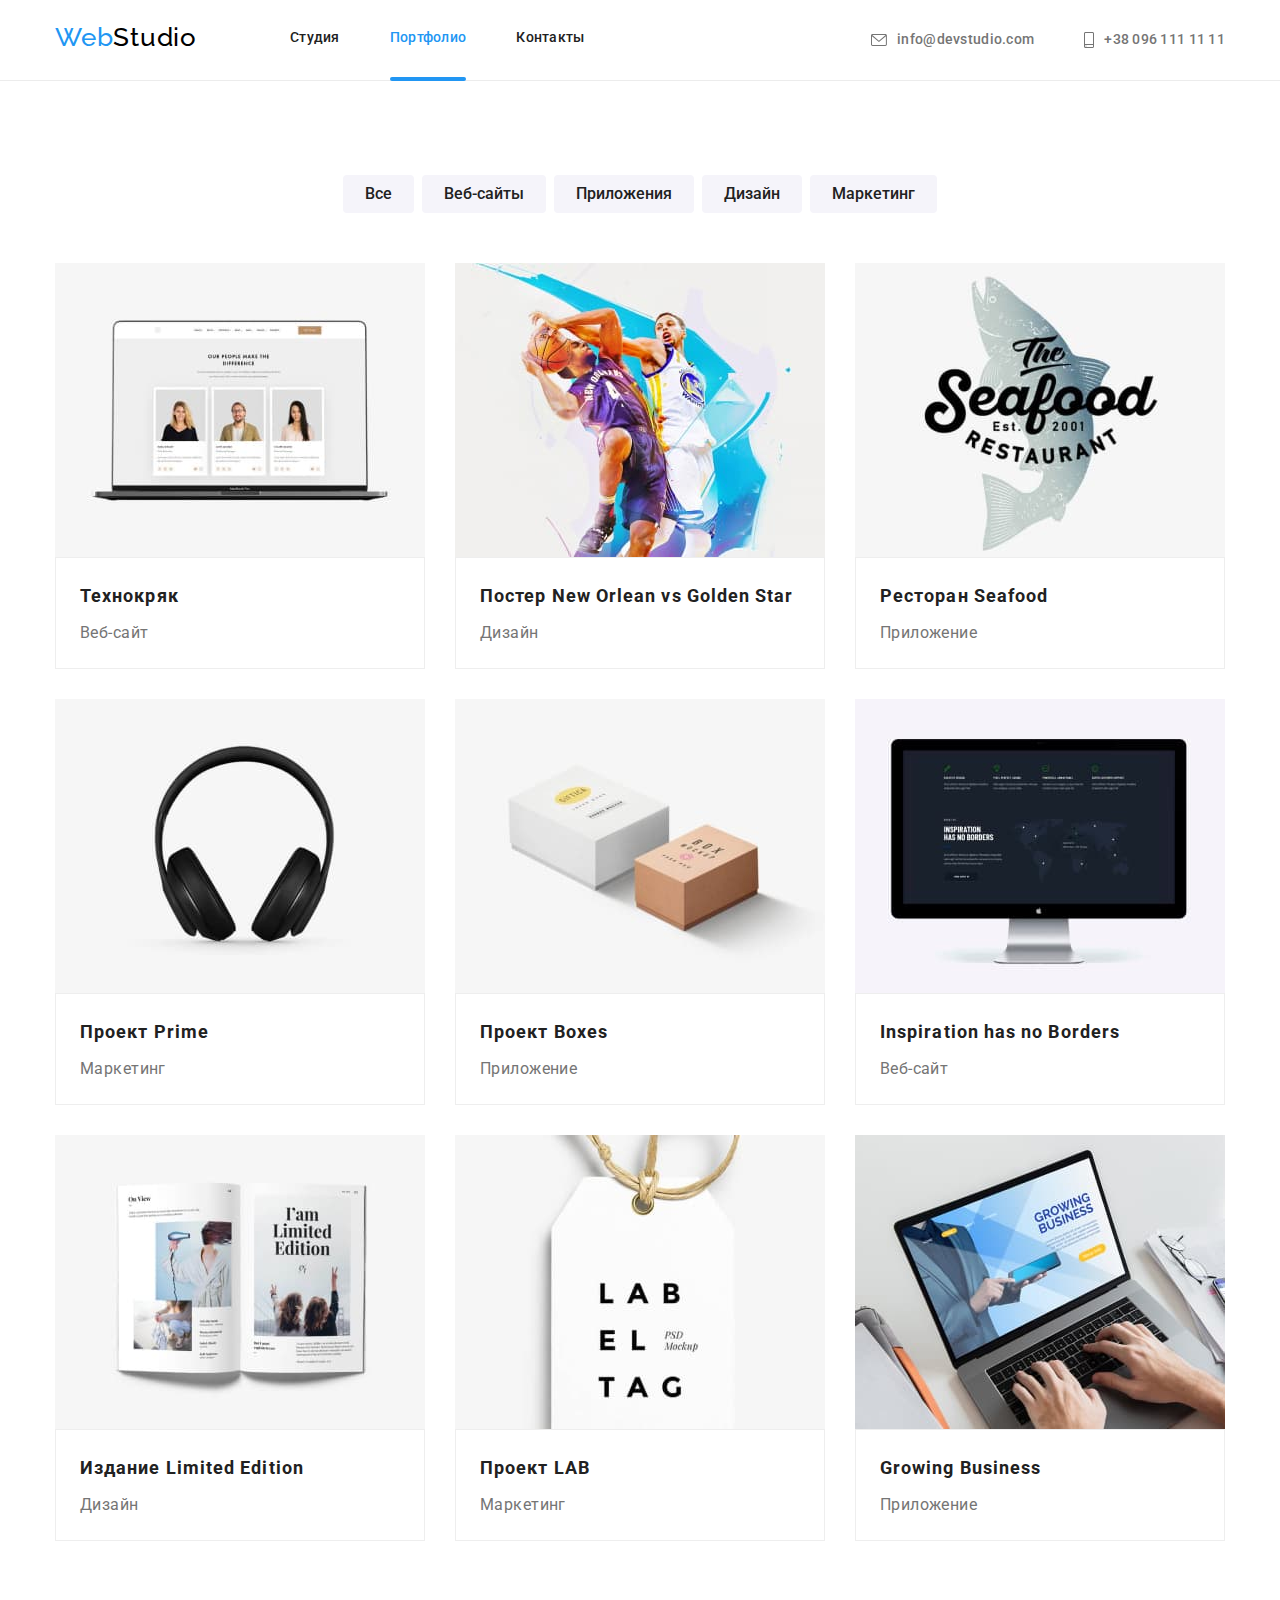
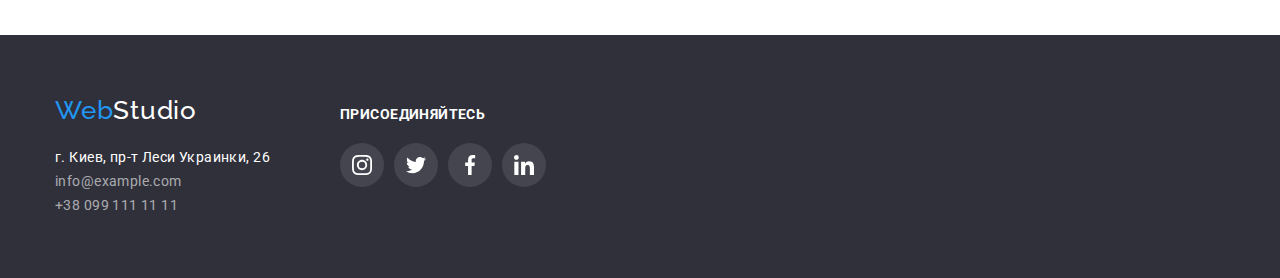
==== portfolio.html @ 10526d8f "Create portfolio.html" ====
<!DOCTYPE html>
<html lang="ru">

<head>
    <meta charset="UTF-8">
    <meta http-equiv="X-UA-Compatible" content="IE=edge">
    <meta name="viewport" content="width=device-width, initial-scale=1.0">
    <title>Студия</title>
    <link href="https://fonts.googleapis.com/css2?family=Raleway:wght@700&family=Roboto:wght@400;500;700;900&display=swap"
        rel="stylesheet">
    <link rel="stylesheet" href="https://cdnjs.cloudflare.com/ajax/libs/modern-normalize/1.1.0/modern-normalize.min.css">
    <link rel="stylesheet" href="./css/styles.css">
</head>

<body>
    <!-- Шапка сайта -->
    <header class="page-header">
        <div class="container main">
        <nav class="navigation">
            <a href="/" class="logo-dark">
                <span class="logo-part">Web</span>Studio
            </a>

            <ul class="site-nav list">
                <li class="item"> <a href="./index.html" class="link">Студия</a></li>
                <li class="item"> <a href="./portfolio.html" class="link current">Портфолио</a></li>
                <li class="item"> <a href="" class="link">Контакты</a></li>
            </ul>
        </nav>

        <ul class="contacts-nav list">
            <li class="item"> <a href="mailto:info@devstudio.com" class="contact">
                <svg class="contact-icon" width="16" height="12">
                    <use href="./images/symbol-defs.svg#icon-envelope"></use>
                </svg>
                info@devstudio.com</a>
            </li>
            <li class="item"> <a href="tel:+380961111111" class="contact">
                <svg class="contact-icon" width="10" height="16">
                    <use href="./images/symbol-defs.svg#icon-smartphone"></use>
                </svg>
                +38 096 111 11 11</a>
            </li>
        </ul>
        </div>
    </header>
    
    <main>
        <!-- Портфолио -->
        <section class="section portfolio">
            <div class="container">
                <h1 class="section-title hidden">Портфолио проектов</h1>
                <ul class="button-list list">
                    <li class="item"><button type="button" class="button-secondary current">Все</button></li>
                    <li class="item"><button type="button" class="button-secondary">Веб-сайты</button></li>
                    <li class="item"><button type="button" class="button-secondary">Приложения</button></li>
                    <li class="item"><button type="button" class="button-secondary">Дизайн</button></li>
                    <li class="item"><button type="button" class="button-secondary">Маркетинг</button></li>
                </ul>
            
                <ul class="flex-container list">
                    <li class="flex-element">
                        <a href="" class="projects-link">
                            <div class="img-thumb">
                              <img src="./images/img8.jpg" alt="Страница с командой компании на мониторе ноутбука" width="370" height="294">
                                <div class="img-overlay">
                                    <p>
                                        Технокряк это современная площадка распространения коронавируса. Компании используют эту платформу для цифрового
                                        шпионажа и атак на защищённые сервера конкурентов.
                                    </p>
                                </div>
                            </div>
                            <div class="content">
                                <h2 class="projects-title">Технокряк</h2>
                                <p class="projects-text">Веб-сайт</p>
                            </div>
                        </a>
                    </li>

                    <li class="flex-element">
                        <a href="" class="projects-link">
                            <div class="img-thumb">
                               <img src="./images/img9.jpg" alt="Два баскетболиста борются за мяч" width="370" height="294">
                                <div class="img-overlay">
                                    <p>
                                        Технокряк это современная площадка распространения коронавируса. Компании используют эту платформу для
                                        цифрового
                                        шпионажа и атак на защищённые сервера конкурентов.
                                    </p>
                                </div>
                            </div>
                            <div class="content">
                                <h2 class="projects-title">Постер New Orlean vs Golden Star</h2>
                                <p class="projects-text">Дизайн</p>
                            </div>
                        </a>
                    </li>

                    <li class="flex-element">
                        <a href="" class="projects-link">
                            <div class="img-thumb">
                              <img src="./images/img10.jpg" alt="Логотип ресторана в виде рыбы" width="370" height="294">
                                <div class="img-overlay">
                                    <p>
                                        Технокряк это современная площадка распространения коронавируса. Компании используют эту платформу для
                                        цифрового
                                        шпионажа и атак на защищённые сервера конкурентов.
                                    </p>
                                </div>
                            </div>
                            <div class="content">
                                <h2 class="projects-title">Ресторан Seafood</h2>
                                <p class="projects-text">Приложение</p>
                            </div>
                        </a>
                    </li>

                    <li class="flex-element">
                        <a href="" class="projects-link">
                            <div class="img-thumb">
                                <img src="./images/img11.jpg" alt="Черные наушники на белом фоне" width="370" height="294">
                                <div class="img-overlay">
                                    <p>
                                        Технокряк это современная площадка распространения коронавируса. Компании используют эту платформу для
                                        цифрового
                                        шпионажа и атак на защищённые сервера конкурентов.
                                    </p>
                                </div>
                            </div>
                            <div class="content">
                                <h2 class="projects-title">Проект Prime</h2>
                                <p class="projects-text">Маркетинг</p>
                            </div>
                        </a>
                    </li>

                    <li class="flex-element">
                        <a href="" class="projects-link">
                            <div class="img-thumb">
                              <img src="./images/img12.jpg" alt="Две коробки на белом фоне" width="370" height="294">
                                <div class="img-overlay">
                                    <p>
                                        Технокряк это современная площадка распространения коронавируса. Компании используют эту платформу для
                                        цифрового
                                        шпионажа и атак на защищённые сервера конкурентов.
                                    </p>
                                </div>
                            </div>
                            <div class="content">
                                <h2 class="projects-title">Проект Boxes</h2>
                                <p class="projects-text">Приложение</p>
                            </div>
                        </a>
                    </li>

                    <li class="flex-element">
                        <a href="" class="projects-link"> 
                            <div class="img-thumb">
                                <img src="./images/img13.jpg" alt="Главная страница компании на мониторе компьютера" width="370" height="294">
                                <div class="img-overlay">
                                    <p>
                                        Технокряк это современная площадка распространения коронавируса. Компании используют эту платформу для
                                        цифрового
                                        шпионажа и атак на защищённые сервера конкурентов.
                                    </p>
                                </div>
                            </div>
                            <div class="content">
                                <h2 class="projects-title">Inspiration has no Borders</h2>
                                <p class="projects-text">Веб-сайт</p>
                            </div>
                        </a>
                    </li>

                    <li class="flex-element">
                        <a href="" class="projects-link">
                            <div class="img-thumb">
                                <img src="./images/img14.jpg" alt="Развернутый журнал на белом фоне" width="370" height="294">
                                <div class="img-overlay">
                                    <p>
                                        Технокряк это современная площадка распространения коронавируса. Компании используют эту платформу для
                                        цифрового
                                        шпионажа и атак на защищённые сервера конкурентов.
                                    </p>
                                </div>
                            </div>
                            <div class="content">
                                <h2 class="projects-title">Издание Limited Edition</h2>
                                <p class="projects-text">Дизайн</p>
                            </div>
                        </a>
                    </li>

                    <li class="flex-element">
                        <a href="" class="projects-link">
                            <div class="img-thumb">
                                <img src="./images/img15.jpg" alt="Белая бирка для одежды на белом фоне" width="370" height="294">
                                <div class="img-overlay">
                                    <p>
                                        Технокряк это современная площадка распространения коронавируса. Компании используют эту платформу для
                                        цифрового
                                        шпионажа и атак на защищённые сервера конкурентов.
                                    </p>
                                </div>
                            </div>
                            <div class="content">
                                <h2 class="projects-title">Проект LAB</h2>
                                <p class="projects-text">Маркетинг</p>
                            </div>
                        </a>
                    </li>

                    <li class="flex-element">
                        <a href="" class="projects-link">
                            <div class="img-thumb">
                              <img src="./images/img16.jpg" alt="Руки на клавиатуре ноутбука и монитор с открытым приложением" width="370" height="294">
                                <div class="img-overlay">
                                    <p>
                                        Технокряк это современная площадка распространения коронавируса. Компании используют эту платформу для
                                        цифрового
                                        шпионажа и атак на защищённые сервера конкурентов.
                                    </p>
                                </div>
                            </div>
                            <div class="content">
                                <h2 class="projects-title">Growing Business</h2>
                                <p class="projects-text">Приложение</p>
                            </div>
                        </a>
                    </li>
                </ul>
            </div>
        </section>
    </main>
    <!-- Футер -->
    <footer class="footer">
        <div class="container main">
            <div class="address-thumb">
                <a href="/" class="logo-light">
                    <span class="logo-part">Web</span>Studio
                </a>
                <address class="footer-adress">
                    г. Киев, пр-т Леси Украинки, 26 <br>
                    <span class="footer-contacts">info@example.com <br> +38 099 111 11 11</span>
                </address>
            </div>
            <div class="footer-thumb">
                <h3 class="subtitle light">Присоединяйтесь</h3>
                <ul class="footer-social-list list">
                    <li class="social-item">
                        <a href="" class="social-link secondary">
                            <svg class="social-icon secondary" width="20" height="20">
                                <use href="./images/symbol-defs.svg#icon-instagram"></use>
                            </svg>
                        </a>
                    </li>
                    <li class="social-item">
                        <a href="" class="social-link secondary">
                            <svg class="social-icon secondary" width="20" height="20">
                                <use href="./images/symbol-defs.svg#icon-twitter"></use>
                            </svg>
                        </a>
                    </li>
                    <li class="social-item">
                        <a href="" class="social-link secondary">
                            <svg class="social-icon secondary" width="20" height="20">
                                <use href="./images/symbol-defs.svg#icon-facebook"></use>
                            </svg>
                        </a>
                    </li>
                    <li class="social-item">
                        <a href="" class="social-link secondary">
                            <svg class="social-icon secondary" width="20" height="20">
                                <use href="./images/symbol-defs.svg#icon-linkedin"></use>
                            </svg>
                        </a>
                    </li>
                </ul>
            </div>
        </div>
    </footer>

</body>

</html>
---- css/styles.css ----
:root {
  --primary-text-color: #212121;
  --text-color: #757575;
  --accent-color: #2196f3;
  --primary-white-color: #ffffff;
  --secondary-white-color: rgba(255, 255, 255, 0.6);
  --black-color: #000000;
  --icon-color: #afb1b8;
  --icon-bg: rgba(255, 255, 255, 0.1);
  --secondary-bg-color: #f5f4fa;
  --blocks-bg-color: #2f303a;
  --btn-primary-shadow: 0px 4px 4px rgba(0, 0, 0, 0.15);
  --team-list-shadow: 0px 1px 3px rgba(0, 0, 0, 0.12),
    0px 1px 1px rgba(0, 0, 0, 0.14), 0px 2px 1px rgba(0, 0, 0, 0.2);
  --btn-secondary-shadow: 0px 3px 1px rgba(0, 0, 0, 0.1),
    0px 1px 2px rgba(0, 0, 0, 0.08), 0px 2px 2px rgba(0, 0, 0, 0.12);
  --portfolio-shadow: 0px 1px 1px rgba(0, 0, 0, 0.12),
    0px 4px 4px rgba(0, 0, 0, 0.06), 1px 4px 6px rgba(0, 0, 0, 0.16);
  --margin-set: 30px;
}

body {
  color: var(--primary-text-color);
  background-color: var(--primary-white-color);
  font-family: Roboto, -apple-system, BlinkMacSystemFont, Segoe UI, Oxygen,
    Ubuntu, Cantarell, Fira Sans, Droid Sans, Helvetica Neue, sans-serif;
  font-weight: 500;
  font-size: 14px;
  line-height: 1.14;
  letter-spacing: 0.03em;
}

h1,
h2,
h3,
p,
ul {
  margin-top: 0;
  margin-bottom: 0;
}

img {
  display: block;
  max-width: 100%;
  height: auto;
}

.list {
  padding: 0;
  margin: 0;
  list-style: none;
}

/* Page Header */
.main {
  display: flex;
  align-items: center;
}
.page-header {
  border-bottom: 1px solid #ececec;
}
.navigation {
  display: flex;
  align-items: center;
}

.container {
  width: 1200px;
  padding-right: 15px;
  padding-left: 15px;
  margin-right: auto;
  margin-left: auto;
}

/* Logo */
.logo-dark {
  color: var(--black-color);
  font-family: Raleway, sans-serif;
  font-size: 26px;
  line-height: 1.2;
  letter-spacing: 0.03em;
  text-decoration: none;
}
.logo-light {
  color: var(--primary-white-color);
  font-family: Raleway, sans-serif;
  font-size: 26px;
  line-height: 1.2;
  letter-spacing: 0.03em;
  text-decoration: none;
}
.logo-part {
  color: var(--accent-color);
  font-family: Raleway, sans-serif;
  font-size: 26px;
  line-height: 1.2;
  letter-spacing: 0.03em;
  text-decoration: none;
}

/* Site nav */
.site-nav {
  display: flex;
  margin-left: 93px;
}
.site-nav .item:not(:last-child) {
  margin-right: 50px;
}

.site-nav .link {
  position: relative;

  padding-top: 32px;
  padding-bottom: 32px;

  color: var(--primary-text-color);
  letter-spacing: 0.02em;
  text-decoration: none;

  transition: color 250ms cubic-bezier(0.4, 0, 0.2, 1);
}

.site-nav .link.current {
  color: var(--accent-color);
}

.site-nav .link.current::after {
  content: "";

  position: absolute;
  left: 0;
  bottom: -4px;
  width: 100%;
  height: 4px;

  background: var(--accent-color);
  border-radius: 2px;
}

.site-nav .link:hover,
.site-nav .link:focus {
  color: var(--accent-color);
}

/* Contacts nav */
.contacts-nav {
  display: flex;
  margin-left: auto;
}
.contacts-nav .item:not(:last-child) {
  margin-right: 50px;
}
.contacts-nav .contact {
  padding-top: 32px;
  padding-bottom: 32px;

  color: var(--text-color);
  letter-spacing: 0.02em;
  text-decoration: none;

  transition: color 250ms cubic-bezier(0.4, 0, 0.2, 1);
}

.contacts-nav .contact:hover,
.contacts-nav .contact:focus {
  color: var(--accent-color);
}

.contact {
  display: flex;
  align-items: center;
}
.contact-icon {
  margin-right: 10px;
  fill: currentColor;

  transition: fill 250ms cubic-bezier(0.4, 0, 0.2, 1);
}
.contact-icon:hover,
.contact-icon:focus {
  fill: var(--accent-color);
}

/* Hero */
.hero {
  text-align: center;
}

.overlay {
  padding-top: 200px;
  margin-left: auto;
  margin-right: auto;
  max-width: 1600px;
  min-height: 600px;

  background-image: linear-gradient(
      to right,
      rgba(47, 48, 58, 0.4),
      rgba(47, 48, 58, 0.4)
    ),
    url("../images/hero.jpg");
  background-color: var(--blocks-bg-color);
  background-repeat: no-repeat;
  background-position: center;
  background-size: cover;
}

.hero-title {
  margin-bottom: var(--margin-set);
  color: var(--primary-white-color);
  font-weight: 900;
  font-size: 44px;
  line-height: 1.36;
  text-align: center;
  letter-spacing: 0.06em;
  text-transform: uppercase;
}
.button-primary {
  min-width: 200px;
  padding-right: 32px;
  padding-top: 10px;
  padding-bottom: 10px;
  padding-left: 32px;

  color: var(--primary-white-color);
  background-color: var(--accent-color);
  box-shadow: var(--btn-primary-shadow);
  font-family: inherit;
  font-weight: 700;
  font-size: 16px;
  line-height: 1.88;
  letter-spacing: 0.06em;
  border-radius: 4px;
  border-style: none;
  cursor: pointer;

  transition: background-color 250ms cubic-bezier(0.4, 0, 0.2, 1);
}

.button-primary:hover,
.button-primary:focus {
  background-color: #188ce8;
}

/* Features */
.section {
  padding-top: 94px;
  padding-bottom: 94px;
}

.section-title.hidden {
  position: absolute;
  clip: rect(0 0 0 0);
  width: 1px;
  height: 1px;
  margin: -1px;
}

.features {
  display: flex;
  flex-wrap: wrap;
  margin-top: calc(-1 * var(--margin-set));
  margin-left: calc(-1 * var(--margin-set));
}

.features > .item {
  flex-basis: calc(100% / 4 - var(--margin-set));
  margin-top: var(--margin-set);
  margin-left: var(--margin-set);
}

.features-thumb {
  display: flex;
  height: 120px;
  margin-bottom: 30px;
  justify-content: center;
  align-items: center;

  background-color: var(--secondary-bg-color);
  border-radius: 4px;
}

.subtitle {
  margin-bottom: 10px;
  font-weight: 700;
  font-size: 14px;
  text-transform: uppercase;
}

.features-text {
  color: var(--text-color);
  font-weight: 400;
  line-height: 1.71;
}

/* Examples */
.examples {
  display: flex;
  flex-wrap: wrap;
  margin-top: calc(-1 * var(--margin-set));
  margin-left: calc(-1 * var(--margin-set));
}
.examples > .example.item {
  flex-basis: calc(100% / 3 - var(--margin-set));
  margin-top: var(--margin-set);
  margin-left: var(--margin-set);
}
.section.no-padding {
  padding-top: 0;
  padding-bottom: 94px;
}
.section-title {
  margin-bottom: 50px;
  font-weight: 700;
  font-size: 36px;
  line-height: 1.17;
  text-align: center;
}
.example.item {
  position: relative;
}

.subtitle.light.example {
  position: absolute;
  bottom: 0;
  left: 0;

  display: flex;
  width: 100%;
  height: 70px;
  margin-bottom: 0;

  background: rgba(47, 48, 58, 0.8);
  align-items: center;
  justify-content: center;
}

/* Team */
.team-list {
  display: flex;
  flex-wrap: wrap;
  margin-top: calc(-1 * var(--margin-set));
  margin-left: calc(-1 * var(--margin-set));
}
.team-list > .item {
  flex-basis: calc(100% / 4 - var(--margin-set));
  margin-top: var(--margin-set);
  margin-left: var(--margin-set);
}
.team-list .item {
  background-color: var(--primary-white-color);
  box-shadow: var(--team-list-shadow);
  border-radius: 0px 0px 4px 4px;
  overflow: hidden;
}

.section.team {
  background-color: var(--secondary-bg-color);
}
.team-title {
  padding-top: 30px;
  margin-bottom: 10px;

  font-weight: 500;
  font-size: 16px;
  line-height: 1.19;
  text-align: center;
}
.team-text {
  margin-bottom: 16px;

  color: var(--text-color);
  font-weight: 400;
  font-size: 16px;
  line-height: 1.19;
  text-align: center;
}

.social-list {
  display: flex;
  justify-content: center;
  padding-bottom: 30px;
}

.social-link {
  display: flex;
  justify-content: center;
  align-items: center;
  width: 44px;
  height: 44px;

  border-radius: 50%;

  transition: background-color 250ms cubic-bezier(0.4, 0, 0.2, 1);
}

.social-list .social-item:not(:last-child) {
  margin-right: 10px;
}

.social-link:hover,
.social-link:focus {
  background-color: var(--accent-color);
}

.social-icon {
  fill: var(--icon-color);

  transition: fill 250ms cubic-bezier(0.4, 0, 0.2, 1);
}

.social-link:hover .social-icon,
.social-link:focus .social-icon {
  fill: var(--primary-white-color);
}

/* Client */
.client-list {
  display: flex;
  flex-wrap: wrap;
  margin-top: calc(-1 * var(--margin-set));
  margin-left: calc(-1 * var(--margin-set));
}

.client-list > .client-item {
  flex-basis: calc(100% / 6 - var(--margin-set));
  margin-top: var(--margin-set);
  margin-left: var(--margin-set);
}

.client-link {
  display: flex;
  justify-content: center;
  align-items: center;
  width: 170px;
  height: 92px;
  border: 1px solid var(--icon-color);
  border-radius: 4px;

  transition: fill 250ms cubic-bezier(0.4, 0, 0.2, 1);
}
.client-icon {
  fill: var(--icon-color);
}

.client-link:hover .client-icon,
.client-link:focus .client-icon {
  fill: var(--accent-color);
}

.client-link:hover,
.client-link:focus {
  border: 1px solid var(--accent-color);
}

/* Footer */
.footer {
  padding-top: 60px;
  padding-bottom: 60px;

  background-color: var(--blocks-bg-color);
}
.main {
  align-items: baseline;
}

.address-thumb {
  display: flex;
  flex-wrap: wrap;
  flex-direction: column;
}
.footer-adress {
  margin-top: 20px;
  color: var(--primary-white-color);
  font-style: normal;
  font-weight: 400;
  line-height: 1.71;
}
.footer-contacts {
  margin-top: 9px;
  color: var(--secondary-white-color);
  font-style: normal;
  font-weight: 400;
  line-height: 1.71;
}

.subtitle.light {
  margin-bottom: 20px;

  color: var(--primary-white-color);
}
.footer-thumb {
  display: flex;
  flex-wrap: wrap;
  flex-direction: column;
  margin-left: 70px;
  align-content: flex-start;
}

.footer-social-list {
  display: flex;
  align-items: center;
}

.social-icon.secondary {
  fill: var(--primary-white-color);
}

.social-link.secondary {
  background-color: var(--icon-bg);
  border-radius: 50%;

  transition: background-color 250ms cubic-bezier(0.4, 0, 0.2, 1);
}

.social-link.secondary:hover,
.social-link.secondary:focus {
  background-color: var(--accent-color);
}

.footer-social-list .social-item:not(:last-child) {
  margin-right: 10px;
}

/* Modal */
.backdrop {
  position: fixed;
  top: 0;
  left: 0;

  width: 100%;
  height: 100%;

  background-color: rgba(0, 0, 0, 0.2);

  opacity: 1;
  transform: opacity 250ms cubic-bezier(0.4, 0, 0.2, 1);
}

.backdrop.is-hidden {
  opacity: 0;
  pointer-events: none;
  visibility: inherit;
}

.backdrop.is-hidden .modal {
  opacity: 0;
  transform: translate(-50%, -50%) scale(0.9);
}

.modal {
  position: absolute;
  top: 50%;
  left: 50%;
  opacity: 1;

  min-width: 528px;
  min-height: 581px;

  background-color: var(--primary-white-color);
  box-shadow: drop-shadow(0px 4px 4px rgba(0, 0, 0, 0.25));
  border-radius: 4px;

  transform: translate(-50%, -50%) scale(1);

  transition: transform 250ms cubic-bezier(0.4, 0, 0.2, 1),
    opacity cubic-bezier(0.4, 0, 0.2, 1);
}
.close-btn {
  position: absolute;
  top: 8px;
  right: 8px;

  width: 30px;
  height: 30px;

  background-color: var(--primary-white-color);
  border: 1px solid rgba(0, 0, 0, 0.1);
  box-sizing: border-box;
  border-radius: 50%;
  cursor: pointer;
}
.icon-close {
  position: absolute;
  top: 6px;
  right: 6px;

  fill: var(--black-color);
}

/* Portfolio Page */
.section.portfolio {
  /* в макете верхний - 75px */
  padding-top: 94px;
  padding-bottom: 94px;
}

.button-list {
  display: flex;
  flex-wrap: wrap;
  margin-bottom: 50px;
  justify-content: center;
}

.button-list .item:not(:last-child) {
  margin-right: 8px;
}

.button-secondary {
  padding-top: 6px;
  padding-right: 22px;
  padding-bottom: 6px;
  padding-left: 22px;

  color: var(--primary-text-color);
  background-color: var(--secondary-bg-color);
  font-family: inherit;
  font-weight: 500;
  font-size: 16px;
  line-height: 1.62;
  text-align: center;
  border-radius: 4px;
  border-style: none;
  cursor: pointer;

  transition: background-color 250ms cubic-bezier(0.4, 0, 0.2, 1),
    color 250ms cubic-bezier(0.4, 0, 0.2, 1),
    box-shadow 250ms cubic-bezier(0.4, 0, 0.2, 1);
}

.button-secondary:hover,
.button-secondary:focus {
  color: var(--primary-white-color);
  background-color: var(--accent-color);
  box-shadow: var(--btn-secondary-shadow);
}

.flex-container {
  display: flex;
  flex-wrap: wrap;
  margin-top: calc(-1 * var(--margin-set));
  margin-left: calc(-1 * var(--margin-set));
}

.flex-container > .flex-element {
  flex-basis: calc(100% / 3 - var(--margin-set));
  margin-top: var(--margin-set);
  margin-left: var(--margin-set);
}

.flex-element .list.button {
  margin-bottom: 50px;
}

.flex-element {
  transition: box-shadow 250ms cubic-bezier(0.4, 0, 0.2, 1);
}

.content {
  padding-top: 20px;
  padding-right: 24px;
  padding-bottom: 20px;
  padding-left: 24px;

  border: 1px solid #eeeeee;
}

.img-thumb {
  position: relative;

  overflow: hidden;
}

.img-thumb::before {
  content: "";

  position: absolute;
  top: 100%;
  left: 0;

  display: inline-block;
  width: 100%;
  height: 100%;

  background-color: rgba(33, 150, 243, 0.9);

  transition: transform 250ms cubic-bezier(0.4, 0, 0.2, 1);
}

.projects-link:hover .img-thumb::before,
.projects-link:focus .img-thumb::before {
  transform: translateY(-100%);
}

.img-overlay {
  position: absolute;
  top: 100%;
  left: 0;

  padding: 63px 24px;

  color: var(--primary-white-color);
  font-weight: 400;
  font-size: 18px;
  line-height: 1.56;

  transition: transform 250ms cubic-bezier(0.4, 0, 0.2, 1);
}
.projects-link:hover .img-overlay {
  transform: translateY(-100%);
}

.projects-link {
  display: block;

  text-decoration: none;
}

.projects-link:hover,
.flex-element:focus {
  box-shadow: var(--portfolio-shadow);
}

.projects-title {
  margin-bottom: 4px;

  color: var(--primary-text-color);
  font-weight: 700;
  font-size: 18px;
  line-height: 2;
  letter-spacing: 0.06em;
}
.projects-text {
  color: var(--text-color);
  font-weight: 400;
  font-size: 16px;
  line-height: 1.88;
}
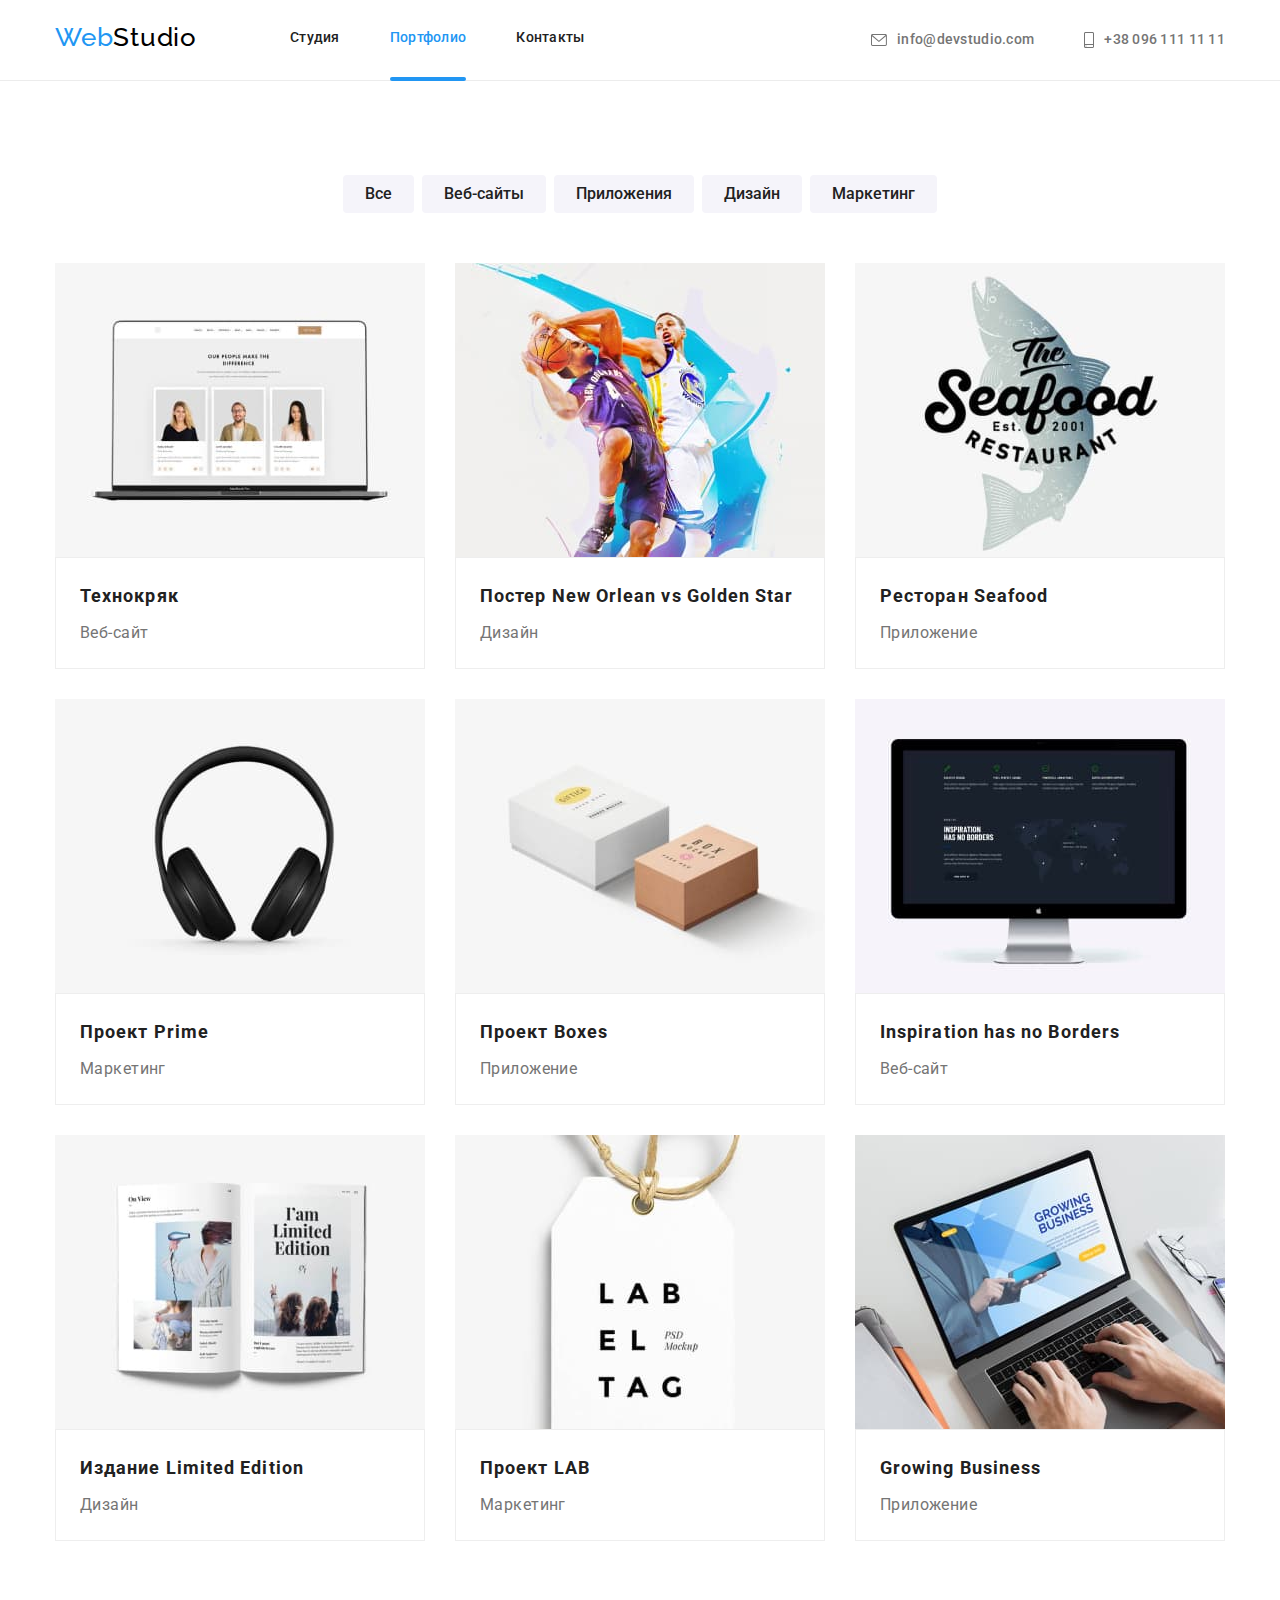
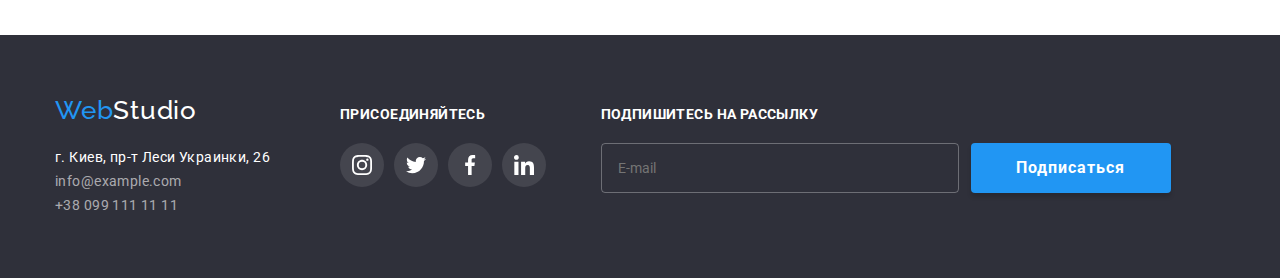
==== commit cb9d32e6: "Update portfolio.html" ====
--- a/portfolio.html
+++ b/portfolio.html
@@ -277,6 +277,15 @@
                     </li>
                 </ul>
             </div>
+            
+            <form action="" class="footer-form">
+                <h3 class="subtitle light">Подпишитесь на рассылку</h3>
+                <div class="footer-form-field">
+                    <label class="footer-label" for="email"></label>
+                    <input class="footer-input" type="email" name="email" placeholder="E-mail" id="email">
+                    <button class="button-primary subscription" type="submit">Подписаться</button>
+                </div>
+            </form>
         </div>
     </footer>
 
--- a/css/styles.css
+++ b/css/styles.css
@@ -522,6 +522,28 @@
   margin-right: 10px;
 }
 
+.footer-form {
+  margin-left: auto;
+  margin-right: auto;
+}
+
+.footer-form-field {
+  display: flex;
+}
+
+.footer-form-field .footer-input {
+  margin: 0;
+  margin-right: 12px;
+  padding: 15px 16px;
+  width: 358px;
+
+  background-color: transparent;
+  border: 1px solid rgba(255, 255, 255, 0.3);
+  box-shadow: (0px 4px 4px rgba(0, 0, 0, 0.15));
+  border-radius: 4px;
+  cursor: pointer;
+}
+
 /* Modal */
 .backdrop {
   position: fixed;
@@ -558,7 +580,7 @@
   min-height: 581px;
 
   background-color: var(--primary-white-color);
-  box-shadow: drop-shadow(0px 4px 4px rgba(0, 0, 0, 0.25));
+  box-shadow: (0px 4px 4px rgba(0, 0, 0, 0.25));
   border-radius: 4px;
 
   transform: translate(-50%, -50%) scale(1);
@@ -586,6 +608,99 @@
   right: 6px;
 
   fill: var(--black-color);
+}
+
+.form-title {
+  margin-top: 40px;
+  margin-bottom: 12px;
+  text-align: center;
+
+  color: var(--primary-text-color);
+  font-weight: 700;
+  font-size: 20px;
+  line-height: 1.15;
+  letter-spacing: 0.03em;
+}
+
+.modal-form {
+  width: 448px;
+  margin-left: auto;
+  margin-right: auto;
+}
+
+.form-field {
+  display: flex;
+  flex-direction: column;
+}
+
+.modal-form .form-field:not(:last-child) {
+  margin-bottom: 10px;
+}
+
+.form-field .form-input,
+.form-field textarea {
+  margin: 0;
+  padding: 11px 12px;
+
+  border: 1px solid rgba(33, 33, 33, 0.2);
+  border-radius: 4px;
+}
+
+.form-field textarea {
+  padding: 12px 16px;
+  resize: none;
+}
+
+.form-field .form-label {
+  margin-bottom: 4px;
+
+  color: var(--text-color);
+  font-weight: 400;
+  font-size: 12px;
+  line-height: 1.16;
+  letter-spacing: 0.01em;
+}
+
+.form-field .form-input::placeholder {
+  color: rgba(117, 117, 117, 0.5);
+  font-weight: 400;
+  font-size: 12px;
+  line-height: 1.17;
+  letter-spacing: 0.01em;
+}
+
+.form-check {
+  display: flex;
+  align-items: center;
+  justify-content: center;
+  margin-top: 20px;
+  margin-bottom: 30px;
+}
+
+.form-check .form-input[type="checkbox"] {
+  width: 16px;
+  height: 15px;
+
+  color: var(--primary-text-color);
+}
+
+.form-check label {
+  margin-left: 8px;
+
+  color: var(--text-color);
+  font-weight: 400;
+  line-height: 1.71;
+}
+
+.policy-link {
+  color: var(--accent-color);
+}
+
+.button-form {
+  display: flex;
+  justify-content: center;
+  margin-top: 0;
+  margin-bottom: 40px;
 }
 
 /* Portfolio Page */
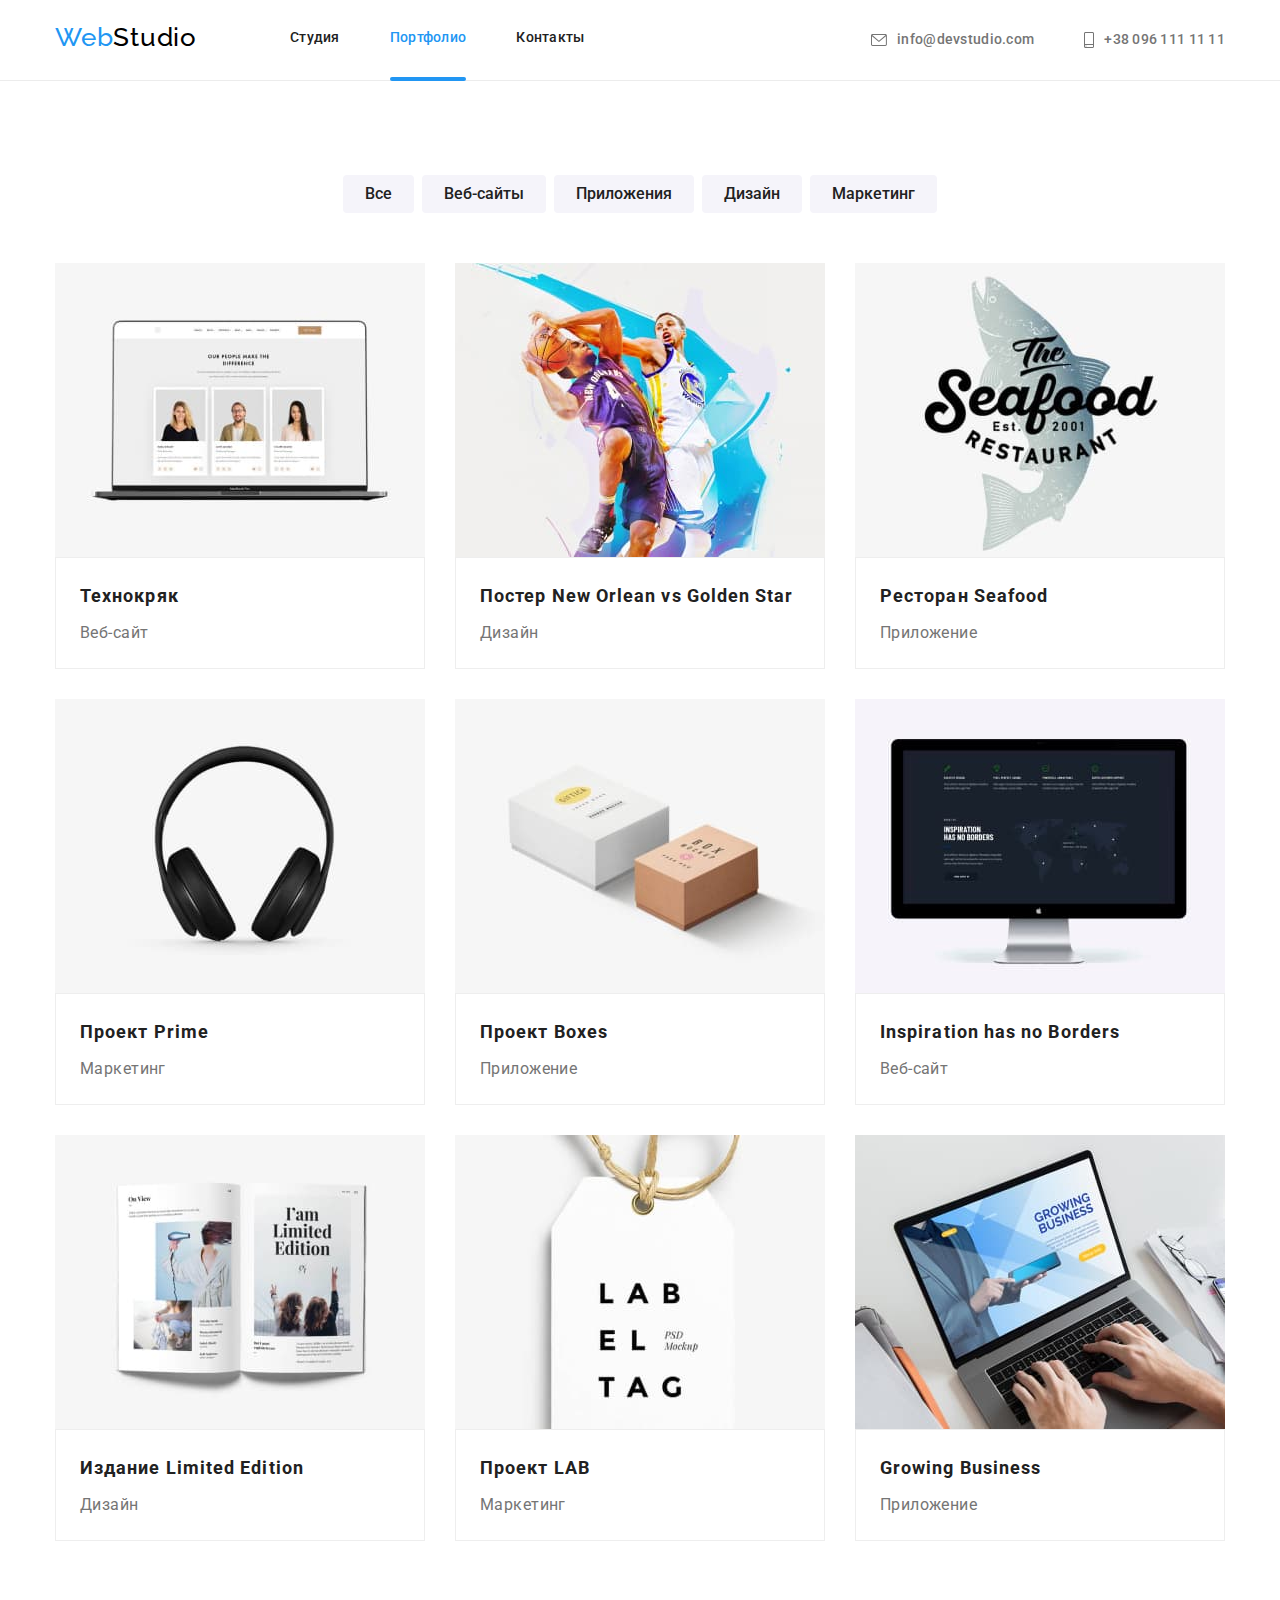
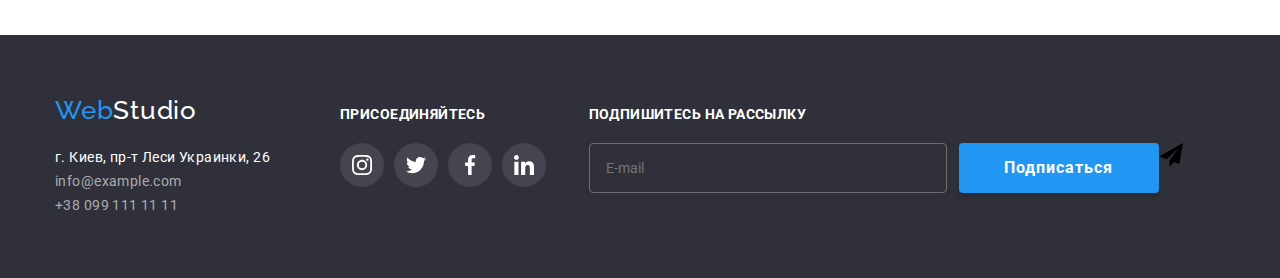
==== commit a4e8d46b: "Update portfolio.html" ====
--- a/portfolio.html
+++ b/portfolio.html
@@ -277,14 +277,19 @@
                     </li>
                 </ul>
             </div>
-            
+
             <form action="" class="footer-form">
                 <h3 class="subtitle light">Подпишитесь на рассылку</h3>
-                <div class="footer-form-field">
-                    <label class="footer-label" for="email"></label>
-                    <input class="footer-input" type="email" name="email" placeholder="E-mail" id="email">
+                <label class="footer-form-field">
+                    <input class="footer-input" type="email" name="email" placeholder="E-mail">
+                    <span class="footer-label"></span>
                     <button class="button-primary subscription" type="submit">Подписаться</button>
-                </div>
+                    <span>
+                        <svg class="footer-send" width="24" height="24">
+                            <use href="./images/icons.svg#icon-send"></use>
+                        </svg>
+                    </span>
+                </label>
             </form>
         </div>
     </footer>
--- a/css/styles.css
+++ b/css/styles.css
@@ -586,7 +586,7 @@
   transform: translate(-50%, -50%) scale(1);
 
   transition: transform 250ms cubic-bezier(0.4, 0, 0.2, 1),
-    opacity cubic-bezier(0.4, 0, 0.2, 1);
+    opacity 250ms cubic-bezier(0.4, 0, 0.2, 1);
 }
 .close-btn {
   position: absolute;
@@ -629,6 +629,7 @@
 }
 
 .form-field {
+  position: relative;
   display: flex;
   flex-direction: column;
 }
@@ -646,9 +647,39 @@
   border-radius: 4px;
 }
 
-.form-field textarea {
+.modal-form .form-input {
+  padding-left: 42px;
+}
+
+.modal-icon {
+  position: absolute;
+  top: 50%;
+  left: 12px;
+
+  display: inline-block;
+  transition: fill 250ms cubic-bezier(0.4, 0, 0.2, 1);
+}
+
+.form-field:focus-within .modal-icon,
+.form-field:hover .modal-icon {
+  fill: var(--accent-color);
+}
+
+.form-field:focus-within .form-input,
+.form-field:hover .form-input {
+  border-color: var(--accent-color);
+  outline: none;
+}
+
+.form-field .comment {
   padding: 12px 16px;
   resize: none;
+}
+
+.form-field:focus-within .comment,
+.form-field:hover .comment {
+  border-color: var(--accent-color);
+  outline: none;
 }
 
 .form-field .form-label {
@@ -677,6 +708,23 @@
   margin-bottom: 30px;
 }
 
+.checkbox-icon {
+  display: flex;
+  align-items: center;
+  fill: var(--primary-text-color);
+}
+
+.checkbox-input {
+  position: absolute;
+  width: 1px;
+  height: 1px;
+  margin: -1px;
+  border: 0;
+  padding: 0;
+  clip: rect(0 0 0 0);
+  overflow: hidden;
+}
+
 .form-check .form-input[type="checkbox"] {
   width: 16px;
   height: 15px;
@@ -684,7 +732,7 @@
   color: var(--primary-text-color);
 }
 
-.form-check label {
+.form-check .policy-text {
   margin-left: 8px;
 
   color: var(--text-color);
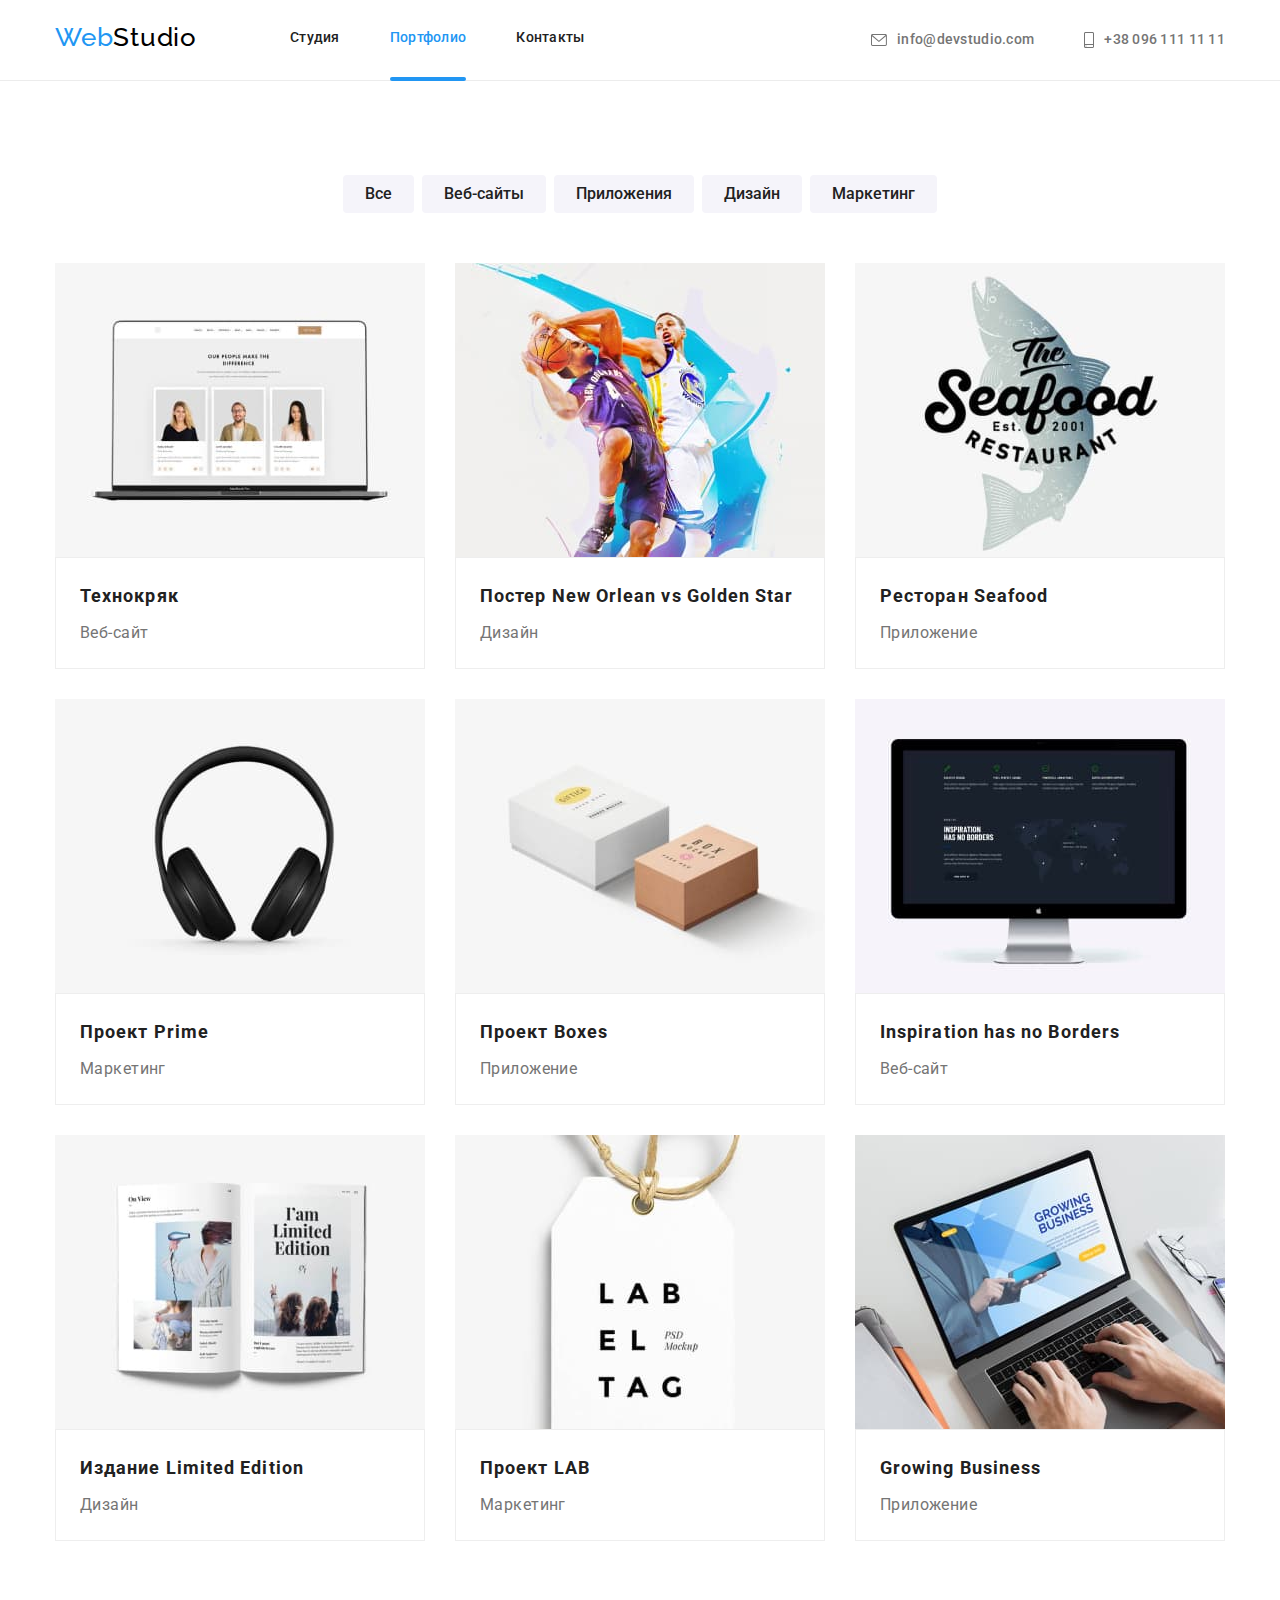
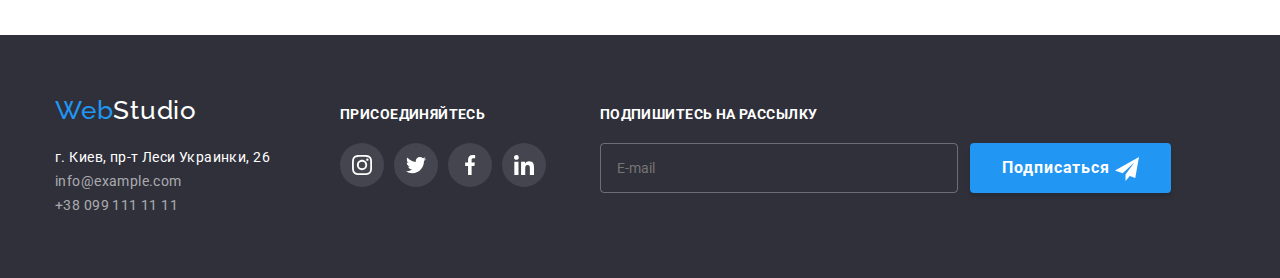
==== commit 7b634dde: "Добавляет разметку оформление форм для Портфолио страницы" ====
--- a/portfolio.html
+++ b/portfolio.html
@@ -283,12 +283,11 @@
                 <label class="footer-form-field">
                     <input class="footer-input" type="email" name="email" placeholder="E-mail">
                     <span class="footer-label"></span>
-                    <button class="button-primary subscription" type="submit">Подписаться</button>
-                    <span>
+                    <button class="button-primary subscription" type="submit">Подписаться
                         <svg class="footer-send" width="24" height="24">
                             <use href="./images/icons.svg#icon-send"></use>
                         </svg>
-                    </span>
+                    </button>
                 </label>
             </form>
         </div>
--- a/css/styles.css
+++ b/css/styles.css
@@ -544,6 +544,15 @@
   cursor: pointer;
 }
 
+.button-primary.subscription {
+  min-width: 200px;
+}
+
+.footer-send {
+  fill: var(--primary-white-color);
+  vertical-align: middle;
+}
+
 /* Modal */
 .backdrop {
   position: fixed;
@@ -608,6 +617,11 @@
   right: 6px;
 
   fill: var(--black-color);
+  transition: fill 250ms cubic-bezier(0.4, 0, 0.2, 1);
+}
+
+.close-btn:hover .icon-close {
+  fill: var(--accent-color);
 }
 
 .form-title {
@@ -701,17 +715,40 @@
 }
 
 .form-check {
-  display: flex;
-  align-items: center;
-  justify-content: center;
-  margin-top: 20px;
-  margin-bottom: 30px;
+  position: relative;
+  top: 50%;
+  left: 10px;
+  display: flex;
+  padding-top: 20px;
 }
 
 .checkbox-icon {
-  display: flex;
-  align-items: center;
+  position: absolute;
+  top: 50%;
+  left: 0;
+
   fill: var(--primary-text-color);
+  transform: translateY(-50%);
+  opacity: 1;
+  transition: opacity 250ms cubic-bezier(0.4, 0, 0.2, 1);
+}
+
+.form-check:hover .checkbox-icon {
+  opacity: 0;
+}
+
+.checkbox-icon.check {
+  position: absolute;
+  top: 50%;
+  left: 0;
+  fill: var(--primary-text-color);
+  transform: translateY(-50%);
+  opacity: 0;
+  transition: opacity 250ms cubic-bezier(0.4, 0, 0.2, 1);
+}
+
+.form-check:hover .checkbox-icon.check {
+  opacity: 1;
 }
 
 .checkbox-input {
@@ -725,6 +762,23 @@
   overflow: hidden;
 }
 
+.policy-text {
+  position: absolute;
+  top: 50%;
+  left: 0;
+
+  margin-left: 24px;
+
+  color: var(--text-color);
+  font-weight: 400;
+  line-height: 1.71;
+  transform: translateY(-50%);
+}
+
+.policy-link {
+  color: var(--accent-color);
+}
+
 .form-check .form-input[type="checkbox"] {
   width: 16px;
   height: 15px;
@@ -732,22 +786,10 @@
   color: var(--primary-text-color);
 }
 
-.form-check .policy-text {
-  margin-left: 8px;
-
-  color: var(--text-color);
-  font-weight: 400;
-  line-height: 1.71;
-}
-
-.policy-link {
-  color: var(--accent-color);
-}
-
 .button-form {
   display: flex;
   justify-content: center;
-  margin-top: 0;
+  margin-top: 30px;
   margin-bottom: 40px;
 }
 
